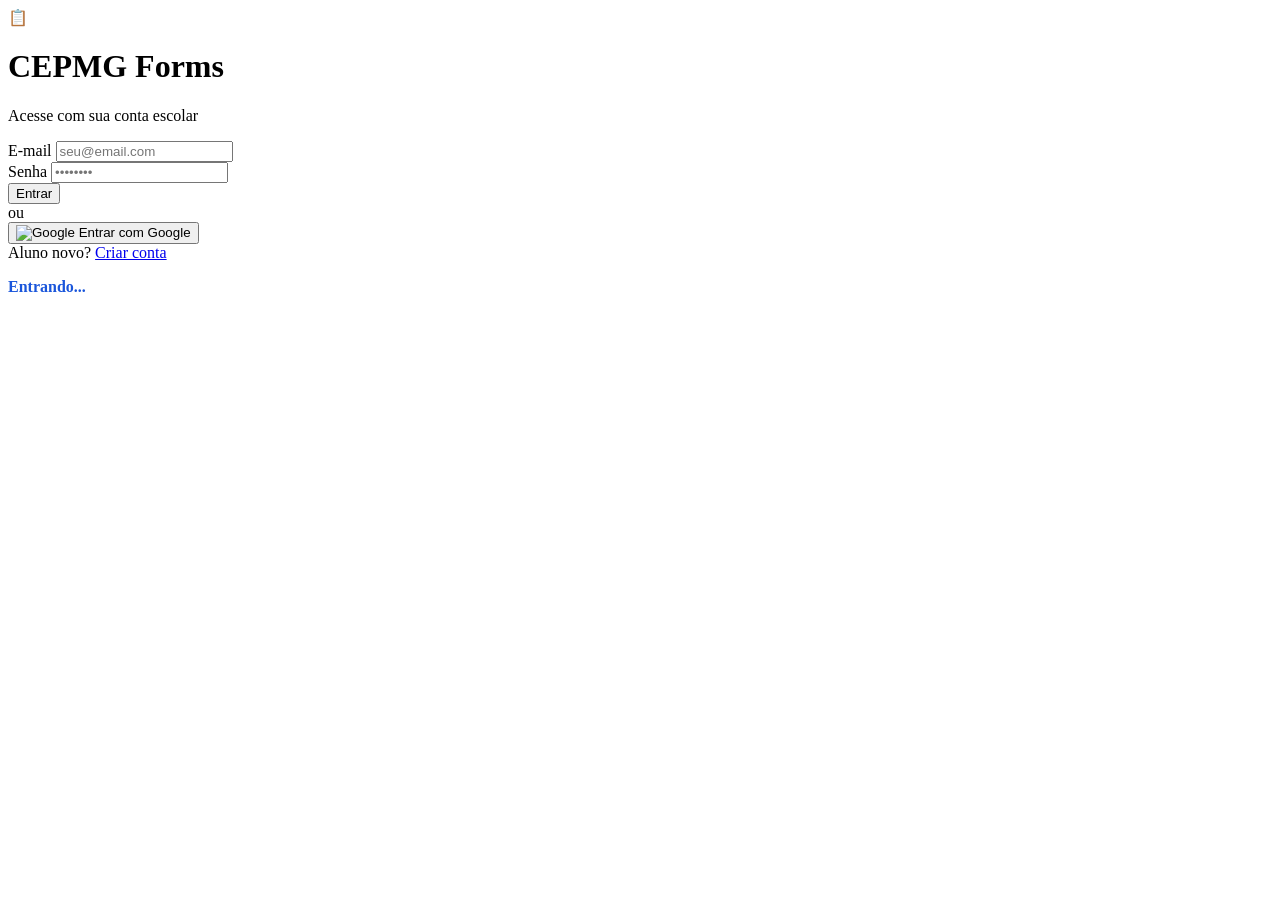
==== cepmg-forms/index.html @ 1d8c49fc "Rename index.html to cepmg-forms/index.html" ====
<!DOCTYPE html>
<html lang="pt-BR">
<head>
  <meta charset="UTF-8" />
  <meta name="viewport" content="width=device-width, initial-scale=1.0"/>
  <title>CEPMG Forms – Login</title>
  <link rel="stylesheet" href="style.css"/>
  <link rel="icon" href="data:image/svg+xml,<svg xmlns='http://www.w3.org/2000/svg' viewBox='0 0 100 100'><text y='.9em' font-size='90'>📋</text></svg>"/>
</head>
<body>

<div class="auth-container">
  <div class="auth-card">

    <!-- Logo -->
    <div class="auth-logo">
      <div class="logo-icon">📋</div>
      <h1>CEPMG Forms</h1>
      <p>Acesse com sua conta escolar</p>
    </div>

    <!-- Formulário de Login -->
    <form id="form-login" novalidate>

      <div class="form-group">
        <label for="email">E-mail</label>
        <input type="email" id="email" placeholder="seu@email.com" required autocomplete="email"/>
      </div>

      <div class="form-group">
        <label for="senha">Senha</label>
        <input type="password" id="senha" placeholder="••••••••" required autocomplete="current-password"/>
      </div>

      <button type="submit" class="btn btn-primary" id="btn-login">
        <span>Entrar</span>
      </button>

    </form>

    <div class="divider">ou</div>

    <!-- Login com Google -->
    <button class="btn btn-google" id="btn-google">
      <img src="https://www.gstatic.com/firebasejs/ui/2.0.0/images/auth/google.svg" alt="Google"/>
      Entrar com Google
    </button>

    <!-- Link para cadastro -->
    <div class="auth-footer">
      Aluno novo? <a href="cadastro.html">Criar conta</a>
    </div>

  </div>
</div>

<!-- Toast Container -->
<div id="toast-container"></div>

<!-- Loading -->
<div class="loading-overlay" id="loading">
  <div class="spinner"></div>
  <p style="color:#1a56db;font-weight:600;">Entrando...</p>
</div>

<script type="module">
  import { loginEmail, loginGoogle, verificarAuth } from './js/auth.js';

  // Verifica se já está logado → redireciona
  import { auth } from './js/firebase-config.js';
  import { onAuthStateChanged } from "https://www.gstatic.com/firebasejs/10.12.2/firebase-auth.js";
  import { getDadosUsuario } from './js/auth.js';

  onAuthStateChanged(auth, async (user) => {
    if (user) {
      const dados = await getDadosUsuario(user.uid);
      if (dados) {
        window.location.href = dados.tipo === 'admin' ? 'admin.html' : 'aluno.html';
      }
    }
  });

  // Helpers
  const loading = document.getElementById('loading');
  const show = () => loading.classList.add('active');
  const hide = () => loading.classList.remove('active');

  function toast(msg, tipo = 'info') {
    const icons = { success:'✅', error:'❌', warning:'⚠️', info:'ℹ️' };
    const el = document.createElement('div');
    el.className = `toast ${tipo}`;
    el.innerHTML = `<span class="toast-icon">${icons[tipo]||'ℹ️'}</span><span>${msg}</span>`;
    document.getElementById('toast-container').appendChild(el);
    setTimeout(() => el.remove(), 4000);
  }

  // Login email/senha
  document.getElementById('form-login').addEventListener('submit', async (e) => {
    e.preventDefault();
    const email = document.getElementById('email').value.trim();
    const senha = document.getElementById('senha').value;
    if (!email || !senha) return toast('Preencha todos os campos.', 'warning');
    show();
    try {
      const user = await loginEmail(email, senha);
      const dados = await getDadosUsuario(user.uid);
      window.location.href = dados.tipo === 'admin' ? 'admin.html' : 'aluno.html';
    } catch (err) {
      hide();
      const msgs = {
        'auth/user-not-found': 'Usuário não encontrado.',
        'auth/wrong-password': 'Senha incorreta.',
        'auth/invalid-email': 'E-mail inválido.',
        'auth/too-many-requests': 'Muitas tentativas. Tente mais tarde.',
      };
      toast(msgs[err.code] || 'Erro ao entrar. Verifique os dados.', 'error');
    }
  });

  // Login com Google
  document.getElementById('btn-google').addEventListener('click', async () => {
    show();
    try {
      const user = await loginGoogle();
      const dados = await getDadosUsuario(user.uid);
      window.location.href = dados.tipo === 'admin' ? 'admin.html' : 'aluno.html';
    } catch (err) {
      hide();
      toast('Erro ao entrar com Google.', 'error');
    }
  });
</script>

</body>
</html>
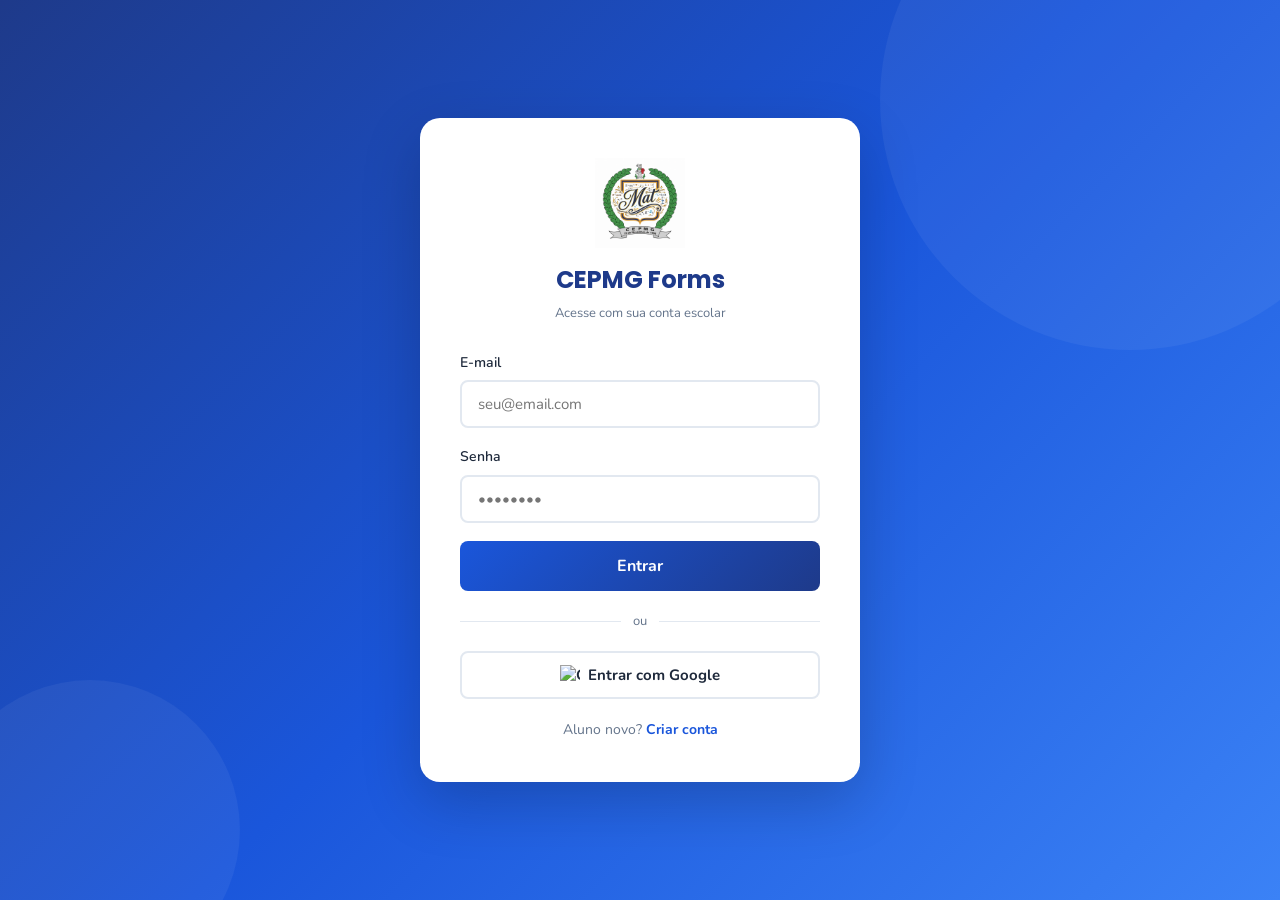
==== commit 334643cc: "Add files via upload" ====
--- a/cepmg-forms/index.html
+++ b/cepmg-forms/index.html
@@ -14,7 +14,7 @@
 
     <!-- Logo -->
     <div class="auth-logo">
-      <div class="logo-icon">📋</div>
+      <img src="logo.png" alt="CEPMG" style="width:90px;height:90px;object-fit:contain;margin-bottom:4px;"/>
       <h1>CEPMG Forms</h1>
       <p>Acesse com sua conta escolar</p>
     </div>
--- a/cepmg-forms/style.css
+++ b/cepmg-forms/style.css
@@ -0,0 +1,865 @@
+/* =============================================
+   CEPMG FORMS - Estilos Globais
+   Tema: Azul escolar, limpo e profissional
+   ============================================= */
+
+@import url('https://fonts.googleapis.com/css2?family=Nunito:wght@400;500;600;700;800&family=Poppins:wght@400;500;600;700&display=swap');
+
+/* ---- Variáveis de Cor ---- */
+:root {
+  --azul-primario: #1a56db;
+  --azul-escuro: #1e3a8a;
+  --azul-claro: #dbeafe;
+  --azul-medio: #3b82f6;
+  --verde: #10b981;
+  --vermelho: #ef4444;
+  --amarelo: #f59e0b;
+  --cinza-claro: #f8fafc;
+  --cinza-borda: #e2e8f0;
+  --cinza-texto: #64748b;
+  --texto-escuro: #1e293b;
+  --branco: #ffffff;
+  --sombra: 0 4px 20px rgba(26, 86, 219, 0.1);
+  --sombra-hover: 0 8px 30px rgba(26, 86, 219, 0.2);
+  --radius: 12px;
+  --radius-sm: 8px;
+  --transition: all 0.25s ease;
+}
+
+/* ---- Reset e Base ---- */
+*, *::before, *::after {
+  box-sizing: border-box;
+  margin: 0;
+  padding: 0;
+}
+
+html {
+  scroll-behavior: smooth;
+}
+
+body {
+  font-family: 'Nunito', sans-serif;
+  background-color: var(--cinza-claro);
+  color: var(--texto-escuro);
+  line-height: 1.6;
+  min-height: 100vh;
+}
+
+a {
+  text-decoration: none;
+  color: var(--azul-primario);
+}
+
+img {
+  max-width: 100%;
+}
+
+/* ---- Telas de Autenticação ---- */
+.auth-container {
+  min-height: 100vh;
+  display: flex;
+  align-items: center;
+  justify-content: center;
+  background: linear-gradient(135deg, #1e3a8a 0%, #1a56db 50%, #3b82f6 100%);
+  padding: 20px;
+  position: relative;
+  overflow: hidden;
+}
+
+.auth-container::before {
+  content: '';
+  position: absolute;
+  width: 500px;
+  height: 500px;
+  border-radius: 50%;
+  background: rgba(255,255,255,0.05);
+  top: -150px;
+  right: -100px;
+}
+
+.auth-container::after {
+  content: '';
+  position: absolute;
+  width: 300px;
+  height: 300px;
+  border-radius: 50%;
+  background: rgba(255,255,255,0.05);
+  bottom: -80px;
+  left: -60px;
+}
+
+.auth-card {
+  background: var(--branco);
+  border-radius: 20px;
+  padding: 40px;
+  width: 100%;
+  max-width: 440px;
+  box-shadow: 0 20px 60px rgba(0,0,0,0.2);
+  position: relative;
+  z-index: 1;
+  animation: slideUp 0.4s ease;
+}
+
+@keyframes slideUp {
+  from { opacity: 0; transform: translateY(30px); }
+  to   { opacity: 1; transform: translateY(0); }
+}
+
+.auth-logo {
+  text-align: center;
+  margin-bottom: 28px;
+}
+
+.auth-logo .logo-icon {
+  width: 64px;
+  height: 64px;
+  background: linear-gradient(135deg, var(--azul-primario), var(--azul-escuro));
+  border-radius: 16px;
+  display: inline-flex;
+  align-items: center;
+  justify-content: center;
+  margin-bottom: 12px;
+  font-size: 28px;
+}
+
+.auth-logo h1 {
+  font-family: 'Poppins', sans-serif;
+  font-size: 24px;
+  font-weight: 700;
+  color: var(--azul-escuro);
+}
+
+.auth-logo p {
+  font-size: 13px;
+  color: var(--cinza-texto);
+  margin-top: 4px;
+}
+
+/* ---- Formulários ---- */
+.form-group {
+  margin-bottom: 18px;
+}
+
+.form-group label {
+  display: block;
+  font-size: 14px;
+  font-weight: 600;
+  color: var(--texto-escuro);
+  margin-bottom: 6px;
+}
+
+.form-group input,
+.form-group select,
+.form-group textarea {
+  width: 100%;
+  padding: 12px 16px;
+  border: 2px solid var(--cinza-borda);
+  border-radius: var(--radius-sm);
+  font-family: 'Nunito', sans-serif;
+  font-size: 15px;
+  color: var(--texto-escuro);
+  background: var(--branco);
+  transition: var(--transition);
+  outline: none;
+}
+
+.form-group input:focus,
+.form-group select:focus,
+.form-group textarea:focus {
+  border-color: var(--azul-primario);
+  box-shadow: 0 0 0 3px rgba(26, 86, 219, 0.1);
+}
+
+.form-group textarea {
+  resize: vertical;
+  min-height: 90px;
+}
+
+/* ---- Botões ---- */
+.btn {
+  display: inline-flex;
+  align-items: center;
+  justify-content: center;
+  gap: 8px;
+  padding: 12px 22px;
+  border-radius: var(--radius-sm);
+  font-family: 'Nunito', sans-serif;
+  font-size: 15px;
+  font-weight: 700;
+  cursor: pointer;
+  border: none;
+  transition: var(--transition);
+  text-decoration: none;
+  white-space: nowrap;
+}
+
+.btn-primary {
+  background: linear-gradient(135deg, var(--azul-primario), var(--azul-escuro));
+  color: var(--branco);
+  width: 100%;
+  padding: 14px;
+  font-size: 16px;
+}
+
+.btn-primary:hover {
+  transform: translateY(-1px);
+  box-shadow: var(--sombra-hover);
+}
+
+.btn-google {
+  background: var(--branco);
+  color: var(--texto-escuro);
+  border: 2px solid var(--cinza-borda);
+  width: 100%;
+  padding: 12px;
+  font-size: 15px;
+}
+
+.btn-google:hover {
+  background: var(--cinza-claro);
+  border-color: var(--azul-primario);
+}
+
+.btn-google img {
+  width: 20px;
+  height: 20px;
+}
+
+.btn-success {
+  background: var(--verde);
+  color: var(--branco);
+}
+
+.btn-success:hover { background: #059669; transform: translateY(-1px); }
+
+.btn-danger {
+  background: var(--vermelho);
+  color: var(--branco);
+}
+
+.btn-danger:hover { background: #dc2626; transform: translateY(-1px); }
+
+.btn-warning {
+  background: var(--amarelo);
+  color: var(--branco);
+}
+
+.btn-warning:hover { background: #d97706; transform: translateY(-1px); }
+
+.btn-outline {
+  background: transparent;
+  color: var(--azul-primario);
+  border: 2px solid var(--azul-primario);
+}
+
+.btn-outline:hover {
+  background: var(--azul-primario);
+  color: var(--branco);
+}
+
+.btn-sm {
+  padding: 7px 14px;
+  font-size: 13px;
+}
+
+.btn:disabled {
+  opacity: 0.6;
+  cursor: not-allowed;
+  transform: none !important;
+}
+
+/* ---- Divisor ---- */
+.divider {
+  display: flex;
+  align-items: center;
+  gap: 12px;
+  margin: 20px 0;
+  color: var(--cinza-texto);
+  font-size: 13px;
+}
+
+.divider::before,
+.divider::after {
+  content: '';
+  flex: 1;
+  height: 1px;
+  background: var(--cinza-borda);
+}
+
+/* ---- Link de Registro ---- */
+.auth-footer {
+  text-align: center;
+  margin-top: 20px;
+  font-size: 14px;
+  color: var(--cinza-texto);
+}
+
+.auth-footer a {
+  font-weight: 700;
+  color: var(--azul-primario);
+}
+
+/* ---- Navbar ---- */
+.navbar {
+  background: var(--branco);
+  border-bottom: 2px solid var(--cinza-borda);
+  padding: 0 24px;
+  height: 64px;
+  display: flex;
+  align-items: center;
+  justify-content: space-between;
+  box-shadow: 0 2px 10px rgba(0,0,0,0.05);
+  position: sticky;
+  top: 0;
+  z-index: 100;
+}
+
+.navbar-brand {
+  display: flex;
+  align-items: center;
+  gap: 10px;
+  font-family: 'Poppins', sans-serif;
+  font-weight: 700;
+  font-size: 18px;
+  color: var(--azul-escuro);
+}
+
+.navbar-brand .nav-icon {
+  width: 36px;
+  height: 36px;
+  background: linear-gradient(135deg, var(--azul-primario), var(--azul-escuro));
+  border-radius: 8px;
+  display: flex;
+  align-items: center;
+  justify-content: center;
+  font-size: 18px;
+}
+
+.navbar-info {
+  display: flex;
+  align-items: center;
+  gap: 14px;
+}
+
+.user-badge {
+  display: flex;
+  align-items: center;
+  gap: 8px;
+  background: var(--azul-claro);
+  padding: 6px 14px;
+  border-radius: 20px;
+  font-size: 13px;
+  font-weight: 600;
+  color: var(--azul-escuro);
+}
+
+.user-badge .avatar {
+  width: 28px;
+  height: 28px;
+  background: var(--azul-primario);
+  border-radius: 50%;
+  display: flex;
+  align-items: center;
+  justify-content: center;
+  color: white;
+  font-size: 13px;
+  font-weight: 700;
+}
+
+.btn-logout {
+  background: none;
+  border: 2px solid var(--cinza-borda);
+  color: var(--cinza-texto);
+  padding: 6px 14px;
+  border-radius: var(--radius-sm);
+  font-size: 13px;
+  font-weight: 600;
+  cursor: pointer;
+  transition: var(--transition);
+  font-family: 'Nunito', sans-serif;
+}
+
+.btn-logout:hover {
+  border-color: var(--vermelho);
+  color: var(--vermelho);
+}
+
+/* ---- Layout Principal ---- */
+.main-content {
+  max-width: 1100px;
+  margin: 0 auto;
+  padding: 30px 20px;
+}
+
+/* ---- Cards ---- */
+.card {
+  background: var(--branco);
+  border-radius: var(--radius);
+  border: 1px solid var(--cinza-borda);
+  box-shadow: var(--sombra);
+  overflow: hidden;
+}
+
+.card-header {
+  padding: 20px 24px;
+  border-bottom: 1px solid var(--cinza-borda);
+  display: flex;
+  align-items: center;
+  justify-content: space-between;
+  flex-wrap: wrap;
+  gap: 12px;
+}
+
+.card-header h2 {
+  font-family: 'Poppins', sans-serif;
+  font-size: 18px;
+  font-weight: 600;
+  color: var(--texto-escuro);
+}
+
+.card-body {
+  padding: 24px;
+}
+
+/* ---- Form Cards (Painel do Aluno) ---- */
+.forms-grid {
+  display: grid;
+  grid-template-columns: repeat(auto-fill, minmax(280px, 1fr));
+  gap: 20px;
+}
+
+.form-card {
+  background: var(--branco);
+  border-radius: var(--radius);
+  border: 1px solid var(--cinza-borda);
+  box-shadow: var(--sombra);
+  overflow: hidden;
+  transition: var(--transition);
+  display: flex;
+  flex-direction: column;
+}
+
+.form-card:hover {
+  transform: translateY(-3px);
+  box-shadow: var(--sombra-hover);
+  border-color: var(--azul-medio);
+}
+
+.form-card-header {
+  background: linear-gradient(135deg, var(--azul-primario), var(--azul-escuro));
+  padding: 20px;
+  color: white;
+}
+
+.form-card-header .form-icon {
+  font-size: 28px;
+  margin-bottom: 8px;
+}
+
+.form-card-header h3 {
+  font-size: 16px;
+  font-weight: 700;
+  line-height: 1.3;
+}
+
+.form-card-body {
+  padding: 18px;
+  flex: 1;
+  display: flex;
+  flex-direction: column;
+}
+
+.form-card-body p {
+  font-size: 14px;
+  color: var(--cinza-texto);
+  flex: 1;
+  margin-bottom: 16px;
+  line-height: 1.5;
+}
+
+.form-card-body .btn {
+  width: 100%;
+}
+
+/* ---- Tabela de Admin ---- */
+.table-wrapper {
+  overflow-x: auto;
+}
+
+table {
+  width: 100%;
+  border-collapse: collapse;
+  font-size: 14px;
+}
+
+thead th {
+  background: var(--cinza-claro);
+  padding: 12px 16px;
+  text-align: left;
+  font-weight: 700;
+  color: var(--cinza-texto);
+  border-bottom: 2px solid var(--cinza-borda);
+  white-space: nowrap;
+}
+
+tbody tr {
+  border-bottom: 1px solid var(--cinza-borda);
+  transition: var(--transition);
+}
+
+tbody tr:hover {
+  background: #f0f7ff;
+}
+
+tbody td {
+  padding: 12px 16px;
+  vertical-align: middle;
+  color: var(--texto-escuro);
+}
+
+.actions-cell {
+  display: flex;
+  gap: 6px;
+  flex-wrap: wrap;
+}
+
+/* ---- Badges ---- */
+.badge {
+  display: inline-block;
+  padding: 3px 10px;
+  border-radius: 20px;
+  font-size: 12px;
+  font-weight: 700;
+}
+
+.badge-blue { background: var(--azul-claro); color: var(--azul-escuro); }
+.badge-green { background: #d1fae5; color: #065f46; }
+.badge-red { background: #fee2e2; color: #991b1b; }
+.badge-yellow { background: #fef3c7; color: #92400e; }
+
+/* ---- Modal ---- */
+.modal-overlay {
+  display: none;
+  position: fixed;
+  inset: 0;
+  background: rgba(0,0,0,0.5);
+  z-index: 1000;
+  align-items: center;
+  justify-content: center;
+  padding: 20px;
+  backdrop-filter: blur(4px);
+}
+
+.modal-overlay.active {
+  display: flex;
+  animation: fadeIn 0.2s ease;
+}
+
+@keyframes fadeIn {
+  from { opacity: 0; }
+  to   { opacity: 1; }
+}
+
+.modal {
+  background: var(--branco);
+  border-radius: 16px;
+  width: 100%;
+  max-width: 500px;
+  box-shadow: 0 20px 60px rgba(0,0,0,0.3);
+  animation: modalSlide 0.3s ease;
+  max-height: 90vh;
+  overflow-y: auto;
+}
+
+@keyframes modalSlide {
+  from { opacity: 0; transform: scale(0.9) translateY(-20px); }
+  to   { opacity: 1; transform: scale(1) translateY(0); }
+}
+
+.modal-header {
+  padding: 20px 24px;
+  border-bottom: 1px solid var(--cinza-borda);
+  display: flex;
+  align-items: center;
+  justify-content: space-between;
+}
+
+.modal-header h3 {
+  font-family: 'Poppins', sans-serif;
+  font-size: 18px;
+  font-weight: 600;
+}
+
+.modal-close {
+  background: none;
+  border: none;
+  font-size: 22px;
+  cursor: pointer;
+  color: var(--cinza-texto);
+  line-height: 1;
+  padding: 4px;
+  transition: var(--transition);
+}
+
+.modal-close:hover { color: var(--vermelho); }
+
+.modal-body {
+  padding: 24px;
+}
+
+.modal-footer {
+  padding: 16px 24px;
+  border-top: 1px solid var(--cinza-borda);
+  display: flex;
+  gap: 10px;
+  justify-content: flex-end;
+}
+
+/* ---- Toast / Notificações ---- */
+#toast-container {
+  position: fixed;
+  bottom: 24px;
+  right: 24px;
+  z-index: 9999;
+  display: flex;
+  flex-direction: column;
+  gap: 10px;
+}
+
+.toast {
+  display: flex;
+  align-items: center;
+  gap: 12px;
+  background: var(--branco);
+  border-radius: var(--radius-sm);
+  padding: 14px 18px;
+  box-shadow: 0 4px 20px rgba(0,0,0,0.15);
+  border-left: 4px solid var(--azul-primario);
+  font-size: 14px;
+  font-weight: 600;
+  min-width: 280px;
+  max-width: 380px;
+  animation: toastIn 0.3s ease;
+}
+
+@keyframes toastIn {
+  from { opacity: 0; transform: translateX(50px); }
+  to   { opacity: 1; transform: translateX(0); }
+}
+
+.toast.success { border-color: var(--verde); }
+.toast.error   { border-color: var(--vermelho); }
+.toast.warning { border-color: var(--amarelo); }
+
+.toast-icon { font-size: 20px; }
+
+/* ---- Estado Vazio ---- */
+.empty-state {
+  text-align: center;
+  padding: 60px 20px;
+}
+
+.empty-state .empty-icon {
+  font-size: 56px;
+  margin-bottom: 16px;
+  opacity: 0.5;
+}
+
+.empty-state h3 {
+  font-size: 18px;
+  font-weight: 700;
+  color: var(--cinza-texto);
+  margin-bottom: 8px;
+}
+
+.empty-state p {
+  font-size: 14px;
+  color: var(--cinza-texto);
+}
+
+/* ---- Loading ---- */
+.loading-overlay {
+  display: none;
+  position: fixed;
+  inset: 0;
+  background: rgba(255,255,255,0.8);
+  z-index: 9998;
+  align-items: center;
+  justify-content: center;
+  flex-direction: column;
+  gap: 16px;
+}
+
+.loading-overlay.active {
+  display: flex;
+}
+
+.spinner {
+  width: 44px;
+  height: 44px;
+  border: 4px solid var(--azul-claro);
+  border-top-color: var(--azul-primario);
+  border-radius: 50%;
+  animation: spin 0.8s linear infinite;
+}
+
+@keyframes spin {
+  to { transform: rotate(360deg); }
+}
+
+/* ---- Seções ---- */
+.section-title {
+  font-family: 'Poppins', sans-serif;
+  font-size: 22px;
+  font-weight: 700;
+  color: var(--azul-escuro);
+  margin-bottom: 20px;
+  display: flex;
+  align-items: center;
+  gap: 10px;
+}
+
+.stats-row {
+  display: grid;
+  grid-template-columns: repeat(auto-fit, minmax(160px, 1fr));
+  gap: 16px;
+  margin-bottom: 28px;
+}
+
+.stat-card {
+  background: var(--branco);
+  border-radius: var(--radius);
+  padding: 20px;
+  border: 1px solid var(--cinza-borda);
+  text-align: center;
+  box-shadow: var(--sombra);
+}
+
+.stat-card .stat-num {
+  font-family: 'Poppins', sans-serif;
+  font-size: 32px;
+  font-weight: 700;
+  color: var(--azul-primario);
+  line-height: 1;
+  margin-bottom: 6px;
+}
+
+.stat-card .stat-label {
+  font-size: 13px;
+  color: var(--cinza-texto);
+  font-weight: 600;
+}
+
+/* ---- Tabs (Admin) ---- */
+.tabs {
+  display: flex;
+  gap: 4px;
+  background: var(--cinza-claro);
+  padding: 4px;
+  border-radius: var(--radius-sm);
+  margin-bottom: 24px;
+  overflow-x: auto;
+}
+
+.tab-btn {
+  flex: 1;
+  padding: 10px 18px;
+  border: none;
+  background: none;
+  border-radius: 6px;
+  font-family: 'Nunito', sans-serif;
+  font-size: 14px;
+  font-weight: 700;
+  cursor: pointer;
+  color: var(--cinza-texto);
+  transition: var(--transition);
+  white-space: nowrap;
+}
+
+.tab-btn.active {
+  background: var(--branco);
+  color: var(--azul-primario);
+  box-shadow: 0 2px 8px rgba(0,0,0,0.08);
+}
+
+.tab-panel {
+  display: none;
+}
+
+.tab-panel.active {
+  display: block;
+  animation: fadeIn 0.2s ease;
+}
+
+/* ---- Responsivo Mobile ---- */
+@media (max-width: 768px) {
+  .navbar {
+    padding: 0 14px;
+  }
+
+  .navbar-brand span {
+    display: none;
+  }
+
+  .user-badge .user-name {
+    display: none;
+  }
+
+  .auth-card {
+    padding: 28px 20px;
+  }
+
+  .main-content {
+    padding: 20px 14px;
+  }
+
+  .card-header {
+    padding: 16px;
+  }
+
+  .card-body {
+    padding: 16px;
+  }
+
+  .modal {
+    max-height: 95vh;
+  }
+
+  #toast-container {
+    bottom: 16px;
+    right: 16px;
+    left: 16px;
+  }
+
+  .toast {
+    min-width: unset;
+    width: 100%;
+  }
+
+  .actions-cell {
+    flex-direction: column;
+  }
+
+  .stats-row {
+    grid-template-columns: 1fr 1fr;
+  }
+}
+
+/* ---- Scroll personalizado ---- */
+::-webkit-scrollbar {
+  width: 6px;
+  height: 6px;
+}
+
+::-webkit-scrollbar-track {
+  background: var(--cinza-claro);
+}
+
+::-webkit-scrollbar-thumb {
+  background: var(--cinza-borda);
+  border-radius: 3px;
+}
+
+::-webkit-scrollbar-thumb:hover {
+  background: var(--azul-medio);
+}
